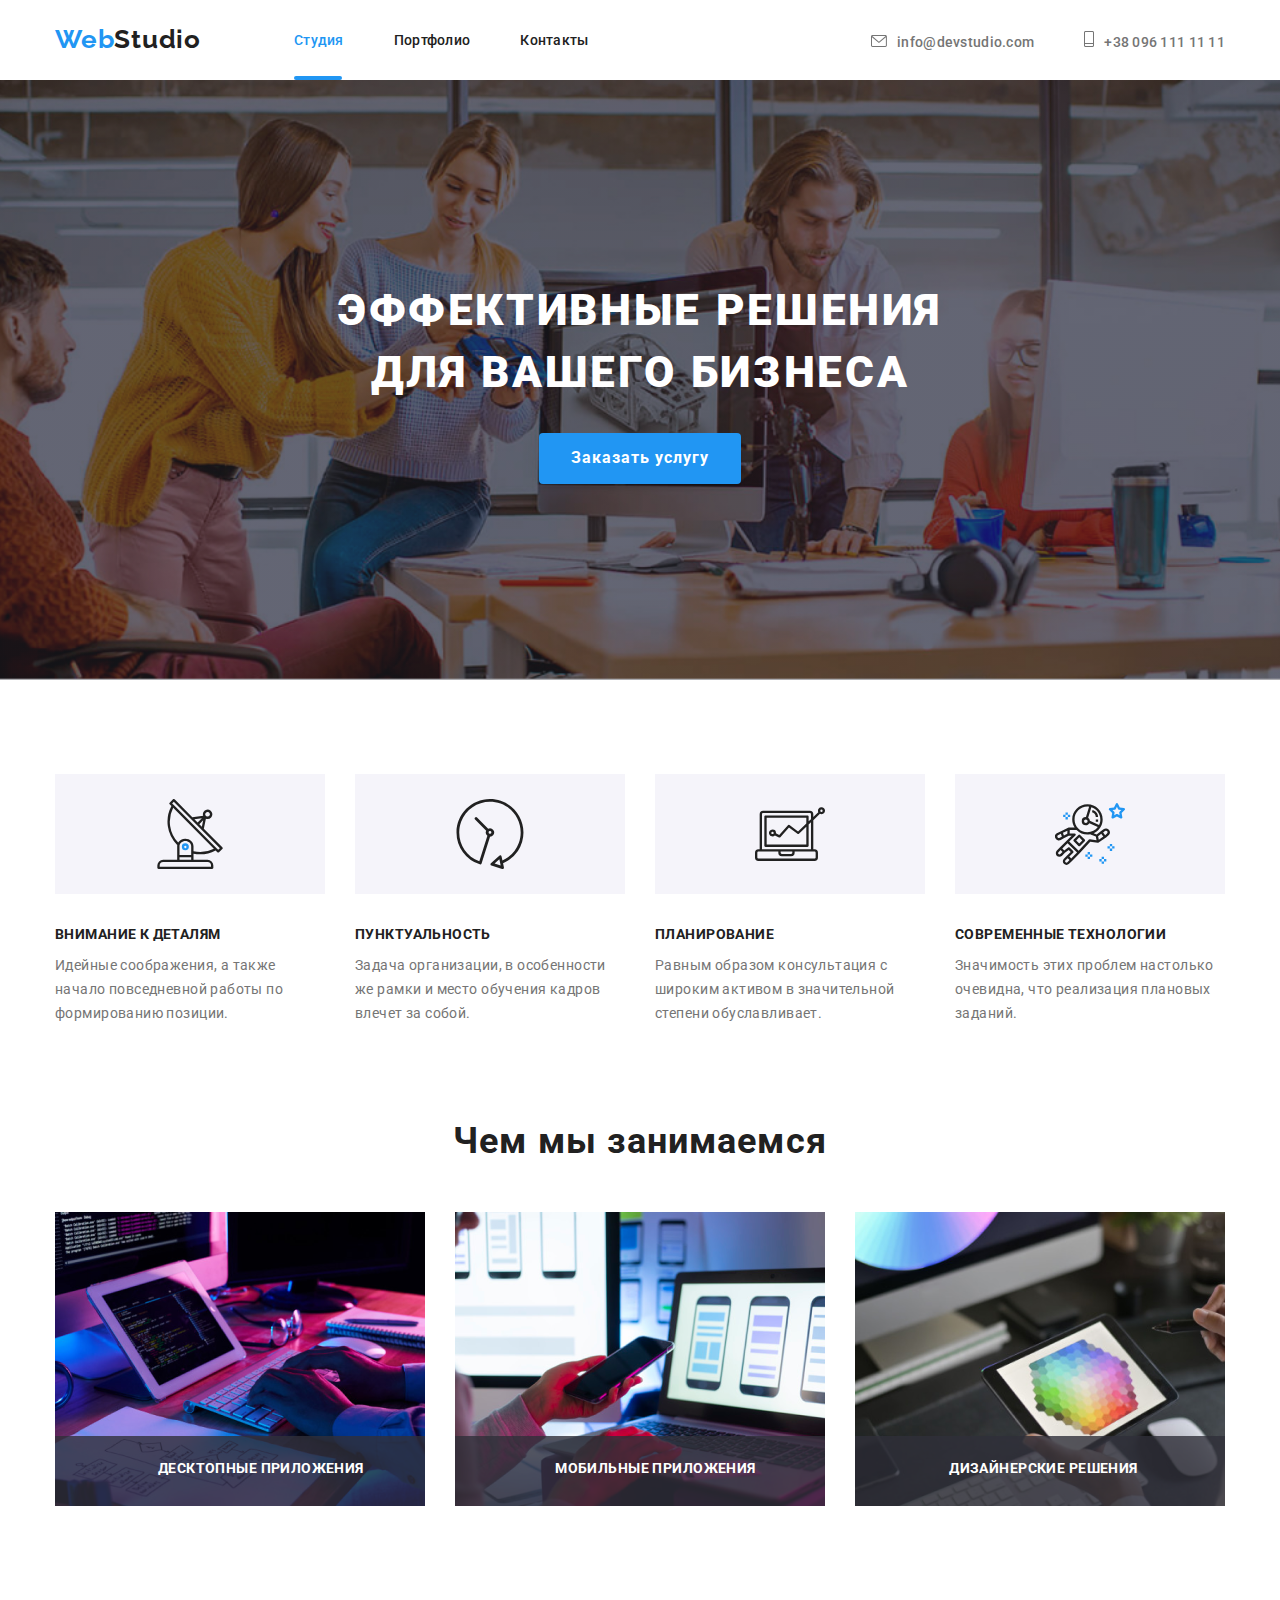
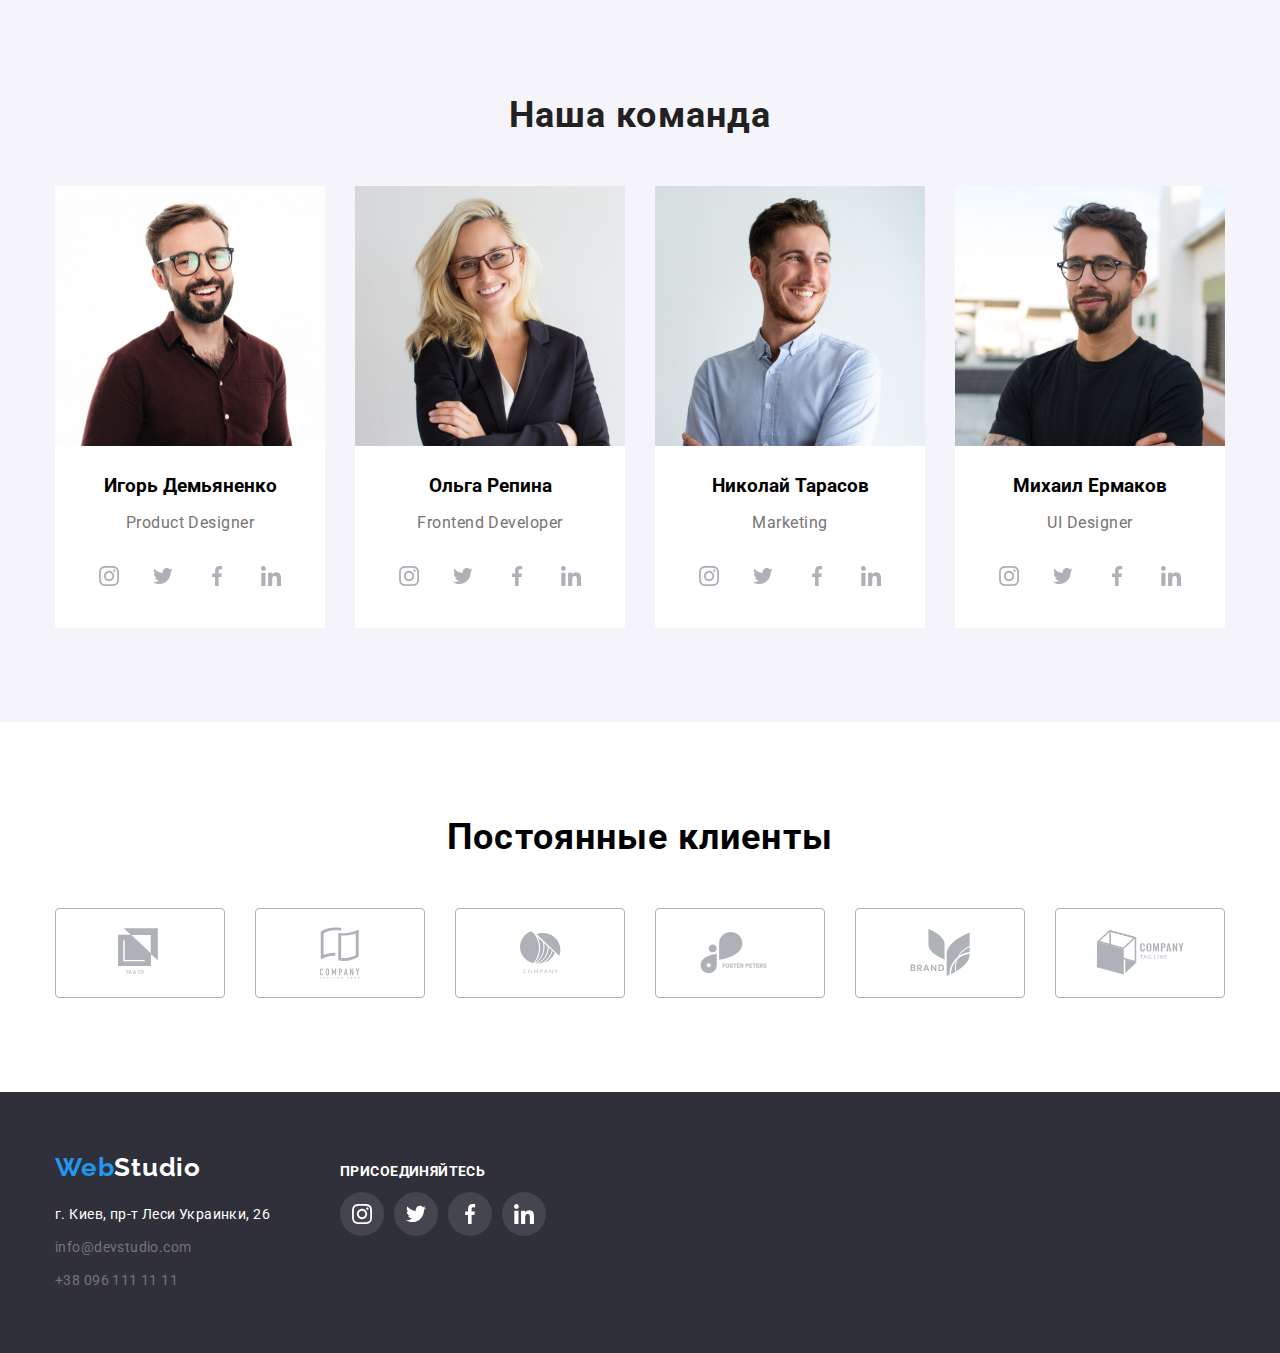
==== index.html @ d9eb7572 "button close modal window" ====
<!DOCTYPE html>
<html lang="ru">
<head>
    <meta charset="UTF-8">
    <meta name="viewport" content="width=device-width, initial-scale=1.0">
    <title>Document</title>
    <link href="https://fonts.googleapis.com/css2?family=Raleway:wght@700&family=Roboto:wght@400;500;700;900&display=swap" rel="stylesheet"
    />
    <link rel="stylesheet" href="https://cdnjs.cloudflare.com/ajax/libs/modern-normalize/1.0.0/modern-normalize.min.css"
    >
    <link rel="stylesheet" href="./css/common.css">
    <link rel="stylesheet" href="./css/main.css">

</head>

<body>
    <header class="page-header">

        <!--Навигация на другие страницы-->
        <div class="container header-main">
           
            <nav class="nav">
                <a href="./index.html" class="logo">Web<span class="logo-studio-header">Studio</span> </a>

                <ul class="site-nav list">
                    <li class="site-nav-link"><a href="" class="link current">Студия</a></li>
                    <li class="site-nav-link"><a href="./portfolio.html" class="link">Портфолио</a></li>
                    <li class="site-nav-link"><a href="" class="link">Контакты</a></li>
                </ul>

            </nav>
            

            <div class="header-footer-contacts">
                <ul class="contacts list">
                    <li class="footer-adress-contacts"><a href="mailto:info@devstudio.com" 
                        class="link mail-link">
                        <svg class="link-icon-envelope" width="16" height="12">
                            <use href="./images/sprite.svg#icon-envelope"></use>
                        </svg>info@devstudio.com</a>
                    </li>
                    <li class="footer-adress-contacts"><a href="tel:380961111111" 
                        class="link mail-link">
                        <svg class="link-icon-phone" width="10" height="16">
                             <use href="./images/sprite.svg#icon-phone"></use>
                        </svg>+38 096 111 11 11</a>
                    </li>
                </ul>
            </div>
        </div>
                          
        

    </header>

    <main>

        <!--Блок герой-->
        <section class="hero-section hero-bacground-picture">
            <div class="container hero-section-con">
                <h1 class="hero-title studio" >ЭФФЕКТИВНЫЕ РЕШЕНИЯ <br> ДЛЯ ВАШЕГО БИЗНЕСА</h1>
                <button class="button primary link" data-modal-open>Заказать услугу</button>
            </div>                         
        </section>
        
        <!--Преимущества-->
        <section class="section">
            <div class="container">
                <h2 class="section-title-dissapired" >Наши преимущества</h2>
                <ul class="section-list list section-list-features">
                    <li class="feauture-list-main">
                        <div class="pictures-svg icon-antenna"></div>
                        <h3 class="feature-list">Внимание к деталям</h3>
                        <p class="section-list-text">Идейные соображения, а также начало повседневной работы по формированию позиции.</p>
                    </li>
                    <li class="feauture-list-main">
                        <div class="pictures-svg icon-clock"></div>
                        <h3 class="feature-list">Пунктуальность</h3>
                        <p class="section-list-text">Задача организации, в особенности же рамки и место обучения кадров влечет за собой.</p>
                    </li>
                    <li class="feauture-list-main">
                        <div class="pictures-svg icon-laptop"></div>
                        <h3 class="feature-list">Планирование</h3>
                        <p class="section-list-text">Равным образом консультация с широким активом в значительной степени обуславливает.</p>
                    </li>
                    <li class="feauture-list-main">
                        <div class="pictures-svg icon-astronaut"></div>
                        <h3 class="feature-list">Современные технологии</h3>
                        <p class="section-list-text">Значимость этих проблем настолько очевидна, что реализация плановых заданий.</p>
                    </li>
                </ul>
            </div>            
        </section>
        
        <!--Наши работы-->
        <section class="section section-examples">
            <div class="container container-title-exsmples">
                <h2 class="section-title examples" >Чем мы занимаемся</h2>
                <ul class="section-list list examples-section">
                    <li>
                        <div class="position-absolute-our-work">
                            <img src="./images/img_1.png" alt="Верстка" width="370">
                            <p class="position-absolute-our-work-text">десктопные приложения</p>
                        </div>                        
                    </li>
                    <li>
                        <div class="position-absolute-our-work">
                            <img src="./images/img_2.png" alt="Разработка приложений" width="370">
                            <p class="position-absolute-our-work-text">мобильные приложения</p>
                        </div>                        
                    </li>
                    <li>
                        <div class="position-absolute-our-work">
                            <img src="./images/img_3.png" alt="3D дизайн" width="370">
                            <p class="position-absolute-our-work-text">дизайнерские решения</p>
                        </div>                        
                    </li>
                </ul>
            </div>            
        </section>
        
        <!--Команда-->
        <section class="section-team background">
            <div class="container team-examples">
                <h2 class="section-title team-list" >Наша команда</h2>
                <ul class="section-list list team-list-tab">
                    <li class="section-list-picture">
                        <img src="./images/img_team_1.jpg" alt="Дизайнер продукта" width="270">
                        <div class="list-name-profession">
                            <h3  class="section-list-name">Игорь Демьяненко</h3>
                            <p class="team" lang="en">Product Designer</p>
                            <ul class="actions list">
                                <li>
                                    <a href="" class="link-icon">
                                        <svg class="link-icon-picture">
                                            <use href="./images/sprite.svg#icon-instagram"></use>
                                        </svg>
                                    </a>
                                </li>
                                <li>
                                    <a href="" class="link-icon">
                                        <svg class="link-icon-picture">
                                            <use href="./images/sprite.svg#icon-twitter"></use>
                                        </svg>
                                    </a>
                                </li>
                                <li>
                                    <a href="" class="link-icon">
                                        <svg class="link-icon-picture">
                                            <use href="./images/sprite.svg#icon-facebook"></use>
                                        </svg>
                                    </a>
                                </li>
                                <li>
                                    <a href="" class="link-icon">
                                        <svg class="link-icon-picture">
                                            <use href="./images/sprite.svg#icon-linkedin"></use>
                                        </svg>
                                    </a>
                                </li>
                            </ul>
                        </div>
                    </li>
                    <li class="section-list-picture">
                        <img src="./images/img_team_2.jpg" alt="Фронтенд" width="270">
                        <div class="list-name-profession">
                            <h3 class="section-list-name">Ольга Репина</h3>
                            <p class="team" lang="en">Frontend Developer</p>
                            <ul class="actions list">
                                <li>
                                    <a href="" class="link-icon">
                                        <svg class="link-icon-picture">
                                            <use href="./images/sprite.svg#icon-instagram"></use>
                                        </svg>
                                    </a>
                                </li>
                                <li>
                                    <a href="" class="link-icon">
                                        <svg class="link-icon-picture">
                                            <use href="./images/sprite.svg#icon-twitter"></use>
                                        </svg>
                                    </a>
                                </li>
                                <li>
                                    <a href="" class="link-icon">
                                        <svg class="link-icon-picture">
                                            <use href="./images/sprite.svg#icon-facebook"></use>
                                        </svg>
                                    </a>
                                </li>
                                <li>
                                    <a href="" class="link-icon">
                                        <svg class="link-icon-picture">
                                            <use href="./images/sprite.svg#icon-linkedin"></use>
                                        </svg>
                                    </a>
                                </li>
                            </ul>
                        </div>
                    </li>
                    <li class="section-list-picture">
                        <img src="./images/img_team_3.jpg" alt="Маркетолог" width="270">
                        <div class="list-name-profession">
                            <h3 class="section-list-name">Николай Тарасов</h3>
                            <p class="team" lang="en">Marketing</p>
                            <ul class="actions list">
                                <li>
                                    <a href="" class="link-icon">
                                        <svg class="link-icon-picture">
                                            <use href="./images/sprite.svg#icon-instagram"></use>
                                        </svg>
                                    </a>
                                </li>
                                <li>
                                    <a href="" class="link-icon">
                                        <svg class="link-icon-picture">
                                            <use href="./images/sprite.svg#icon-twitter"></use>
                                        </svg>
                                    </a>
                                </li>
                                <li>
                                    <a href="" class="link-icon">
                                        <svg class="link-icon-picture">
                                            <use href="./images/sprite.svg#icon-facebook"></use>
                                        </svg>
                                    </a>
                                </li>
                                <li>
                                    <a href="" class="link-icon">
                                        <svg class="link-icon-picture">
                                            <use href="./images/sprite.svg#icon-linkedin"></use>
                                        </svg>
                                    </a>
                                </li>
                            </ul>
                        </div>
                    </li>
                    <li class="section-list-picture">
                        <img src="./images/img_team_4.jpg" alt="Дизайнер Ul" width="270">
                        <div class="list-name-profession">
                            <h3 class="section-list-name">Михаил Ермаков</h3>
                            <p class="team" lang="en">UI Designer</p>
                            <ul class="actions list">
                                <li>
                                    <a href="" class="link-icon">
                                        <svg class="link-icon-picture">
                                            <use href="./images/sprite.svg#icon-instagram"></use>
                                        </svg>
                                    </a>
                                </li>
                                <li>
                                    <a href="" class="link-icon">
                                        <svg class="link-icon-picture">
                                            <use href="./images/sprite.svg#icon-twitter"></use>
                                        </svg>
                                    </a>
                                </li>
                                <li>
                                    <a href="" class="link-icon">
                                        <svg class="link-icon-picture">
                                            <use href="./images/sprite.svg#icon-facebook"></use>
                                        </svg>
                                    </a>
                                </li>
                                <li>
                                    <a href="" class="link-icon">
                                        <svg class="link-icon-picture">
                                            <use href="./images/sprite.svg#icon-linkedin"></use>
                                        </svg>
                                    </a>
                                </li>
                            </ul>
                        </div>
                    </li>
                </ul>
            </div>           
        </section>

        <!-- Наши клиенты -->
        <section class="section our-clients">
            <div class="container">
                <h2 class="our-clients-title">Постоянные клиенты</h2>
                <ul class="clients-regular list">
                    <li class="li-clients-border">
                        <a href="#" class="link-clients">
                            <svg class="link-clients-picture" width="44" height="49">
                                <use href="./images/sprite.svg#icon-client_1"></use>
                            </svg>
                        </a>
                    </li>
                    <li class="li-clients-border">
                        <a href="#" class="link-clients">
                            <svg class="link-clients-picture" width="40" height="52">
                                <use href="./images/sprite.svg#icon-client_2"></use>
                            </svg>
                        </a>
                    </li>
                    <li class="li-clients-border">
                        <a href="#" class="link-clients">
                            <svg class="link-clients-picture" width="41" height="43">
                                <use href="./images/sprite.svg#icon-client_3"></use>
                            </svg>
                        </a>
                    </li>
                    <li class="li-clients-border">
                        <a href="#" class="link-clients">
                            <svg class="link-clients-picture" width="80" height="42">
                                <use href="./images/sprite.svg#icon-client_4"></use>
                            </svg>
                        </a>
                    </li>
                    <li class="li-clients-border">
                        <a href="#" class="link-clients">
                            <svg class="link-clients-picture" width="60" height="47">
                                <use href="./images/sprite.svg#icon-client_5"></use>
                            </svg>
                        </a>
                    </li>
                    <li class="li-clients-border">
                        <a href="#" class="link-clients">
                            <svg class="link-clients-picture" width="89" height="45">
                                <use href="./images/sprite.svg#icon-client_6"></use>
                            </svg>
                        </a>
                    </li>
                </ul>
            </div>
        
        </section>
    </main>

    <!--Футер-->
    
        <footer class="footer">
           <div class="container footer-container">
                <div class="footer-left-part">
                    <a href="./index.html" class="logo footer-logo">Web<span class="logo-studio-footer">Studio</span> </a> 
                    <address class="adress">
                        <p class="footer-adress">г. Киев, пр-т Леси Украинки, 26</p>
                        <ul class="contacts list footer-contacts">
                            <li><a href="mailto:info@devstudio.com" class="link footer-adress-contacts footer-mail">info@devstudio.com</a></li>
                            <li><a href="tel:380961111111" class="link footer-adress-contacts footer-tel">+38 096 111 11 11</a></li>
                        </ul>   
                    </address> 
                </div>
                <div class="footer-center">
                    <b class="footer-losung">присоединяйтесь</b>
                    <ul class="actions list">
                    <li>
                        <a href="" class="link-icon-footer">
                            <svg class="link-icon-picture-footer">
                                <use href="./images/sprite.svg#icon-insta_footer_wite"></use>
                            </svg>
                        </a>
                    </li>
                    <li>
                        <a href="" class="link-icon-footer">
                            <svg class="link-icon-picture-footer">
                                <use href="./images/sprite.svg#icon-twitter_footer_wite"></use>
                            </svg>
                        </a>
                    </li>
                    <li>
                        <a href="" class="link-icon-footer">
                            <svg class="link-icon-picture-footer">
                                <use href="./images/sprite.svg#icon-facebook_footer_wite"></use>
                            </svg>
                        </a>
                    </li>
                    <li>
                        <a href="" class="link-icon-footer">
                            <svg class="link-icon-picture-footer">
                                <use href="./images/sprite.svg#icon-linkedin_footer_wite"></use>
                            </svg>
                        </a>
                    </li>
                    </ul>
                </div>
                
            </div>    
        </footer>
        

        <!-- Modal window -->
                   
        <div class="backdrop is-hidden" data-modal>
            <div class="modal">
                <p>
                    Lorem, ipsum dolor sit amet consectetur adipisicing elit.                        
                    Obcaecati quas perferendis eum facere vel, voluptate aliquam 
                    mollitia tenetur doloremque minus, rem maiores praesentium maxime odit.
                     Necessitatibus rerum dolor incidunt inventore!
                </p>
                <button data-modal-close class="button">
                    <svg class="data-modal-close">
                        <use href="./images/sprite.svg#icon-button-close"></use>
                    </svg>
                </button>
            </div>
        </div>          
    
    <script src="./js/modal.js"></script>
</body>
</html>
---- css/common.css ----
:root {
    --primary-text-color: #757575;
    --title-text-color: #212121;
    --accent-color: #2196F3;
    --background-color-main: #E5E5E5;
    --background-color-primary: #F5F4FA;
    --background-color-header: #FFFFFF;
    --background-color-footer: #2F303A;
    --footer-color: rgba(255, 255, 255, 0.6);
    }

img{
    display: block;
}

.container {
    margin: 0 auto;
    width: 1200px;
    padding: 0 15px;
}

body {
    background-color: var(--background-color-main)
    color:  var(--primary-text-color);
    
    font-family: Roboto, sans-serif;
    }
   
    /* Logotype */
.logo {
    color: var(--accent-color);
    font-family: Raleway, sans-serif;
    font-weight: bold;
    font-size: 26px;
    line-height: 1.2;
    letter-spacing: 0.03em;
    text-decoration: none;
    stop-opacity: ;
    margin-right: 93px;
}

.logo-studio-header {
    color: var(--title-text-color);
}

    /* Button */

    
.button {
    font-family: inherit;
    border-radius: 4px;
    border: none;
    cursor: pointer;
}


    /* header */

.link{
    transition: color 250ms cubic-bezier(0.4, 0, 0.2, 1);
}

.link:hover,
.link:focus {
    color: var(--accent-color);
}

.site-nav a{
    color: var(--title-text-color);  
    text-decoration: none;  
}

.container.header-main {
    display: flex;
    align-items: center;
    justify-content: space-between;
}

.nav {
    display: flex;
    align-items: center;
}

.site-nav {
    display: flex;
}

.site-nav-link{
    display: block;
    padding-top: 32px;
    padding-bottom: 32px;    
}

.site-nav .site-nav-link:not(:last-child){
    margin-right: 50px;   
}

.contacts {
    display: flex;
    align-items: baseline;
}

.contacts .footer-adress-contacts+.footer-adress-contacts{
    margin-left: 50px;
}

.link-icon-envelope,
.link-icon-phone{
    fill: var(--primary-text-color);
    margin-right: 10px;
}

.mail-link{
    transition: fill 250ms cubic-bezier(0.4, 0, 0.2, 1),
                cursor 250ms cubic-bezier(0.4, 0, 0.2, 1);
}

.mail-link:hover .link-icon-envelope,
.mail-link:focus .link-icon-envelope,
.mail-link:hover .link-icon-phone,
.mail-link:focus .link-icon-phone{
    fill: var(--accent-color);
    cursor: pointer;
}



/* Hero */

.hero-title {
    color: var(--title-text-color)
    font-weight: 900;
    font-size: 44px;
    line-height: 1.4;
    letter-spacing: 0.06em;
    margin-top: 0;
    margin-bottom: 30;
}

.page-header {
    font-weight: 500;
    font-size: 14px;
    line-height: 16px;
    letter-spacing: 0.02em;
    }

/* Current */

.actions {
    display: flex;
    justify-content: space-between;
       
}

.link-icon{
    display: flex;
    justify-content: center;
    align-items: center;
    width: 44px;
    height: 44px;
    border-radius: 50%;
    padding: 0;
    border: none; 
    transition: background-color 250ms cubic-bezier(0.4, 0, 0.2, 1),
                fill 250ms cubic-bezier(0.4, 0, 0.2, 1);   
}

.link-icon-picture {
    justify-content: space-between;
    width: 20px;
    height: 20px;
    fill: #AFB1B8;
    background-repeat: no-repeat;
    background-position: center;
}

.link-icon:hover,
.link-icon:focus{
   background-color: var(--accent-color);
}

.link-icon:hover .link-icon-picture,
.link-icon:focus .link-icon-picture {
    fill: var(--background-color-header);
}

.site-nav-link{
    position: relative;
}

.current::after{
    display: inline-block;
    position: absolute;
    content: "";
    width: 48px;
    height: 4px;
    left: 0;
    bottom: 0;

    background: #2196F3;
    border-radius: 2px;
}

.site-nav .link.current {
    color: var(--accent-color);    
}

.contacts a {
    text-decoration: none;
    color: inherit;    
}

.list {
    list-style: none;
    padding: 0;
    margin: 0;
    }


    /*  Footer */

.adress p{
    color: var(--background-color-header);
    font-size: 14px;
    line-height: 1.7;
    letter-spacing: 0.03em;
    font-style: normal;
}

.footer-contacts{
    flex-direction: column;
   display: flex; 
}

.footer-logo{
    display: inline-block;
    margin-right: 0;
    margin-bottom: 20px;
}

.footer-adress{
    margin-top: 0;
    margin-bottom: 9px;
}

.footer-mail{
    display: block;
    margin-bottom: 9px;
}

.footer-tel{
    display: block;
}

.footer {
    background-color: var(--background-color-footer);
    padding-top: 60px;
    padding-bottom: 60px;
}

.logo-studio-footer {
    color: var(--background-color-header);
    }

.adress .footer-adress-contacts {
    color: var(--footer-color);
    font-style: normal;
    font-weight: normal;
    font-size: 14px;
    line-height: 1.71;
    letter-spacing: 0.03em;

}

.contacts .footer-adress-contacts {
    color: var(--primary-text-color);
}

.footer-container{
    display: flex;
    align-items: baseline;
}

.footer-center{
    margin-left: 70px;
}


.footer-center li:last-child .link-icon-footer{
    margin-right: 0;
}

.footer-losung{
    color: var(--background-color-header);
    font-size: 14px;
    line-height: 1.14px;
    letter-spacing: 0.03em;
    text-transform: uppercase;
    margin-bottom: 20px;
    display: inline-block;
}

.link-icon-footer{
    display: flex;
    justify-content: center;
    align-items: center;
    width: 44px;
    height: 44px;
    border-radius: 50%;
    background-color: rgba(255, 255, 255, 0.1);
    margin-right: 10px; 
    transition: background-color 250ms cubic-bezier(0.4, 0, 0.2, 1),
                fill 250ms cubic-bezier(0.4, 0, 0.2, 1);
}

.link-icon-picture-footer{
    justify-content: space-between;
    width: 20px;
    height: 20px;
    fill: var(--background-color-header);
    background-repeat: no-repeat;
    background-position: center;
}

.link-icon-footer:hover,
.link-icon-footer:focus{
   background-color: var(--accent-color);
}

.link-icon-footer:hover .link-icon-picture-footer,
.link-icon-footer:focus .link-icon-picture-footer {
    fill: var(--background-color-header);
---- css/main.css ----
/*  <!-- Projects colors-->
black-color #212121;
main-color #757575;
background-color main #E5E5E5;
background-color primary #F5F4FA;
background-color header #FFFFFF;
background-color footer #2F303A;
footer-color rgba(255, 255, 255, 0.6);
accent-color #2196F3;
white-colr #ffffff;*/




/*================================= Hero ====================================*/
.container.hero-section-con {
    text-align: center;
}

.hero-bacground-picture{
    max-width: 1600px;
    height: 600px;
    margin-right: auto;
    margin-left: auto;
    background-color: #C4C4C4;
    background-image: linear-gradient(to right,
    rgba(47, 48, 58, 0.4),
    rgba(47, 48, 58, 0.4)),
     url("../images/background_hero/bg_picture.jpg");
    background-repeat: no-repeat;
    background-position: center;
    background-size: cover;
       
}

.hero-title {
    color: var(--background-color-header);
    font-weight: 900;
    font-size: 44px;
    line-height: 1.4;
    letter-spacing: 0.06em;
    margin-top: 0;
    margin-bottom: 30px;
}



/* Section */

.section {
    padding: 94px 0;
}

.hero-section{
    padding-top: 200px;
    padding-bottom: 200px;
}

.section-title {
    color: var(--title-text-color);
    font-size: 36px;
    line-height: 1.17;
    text-align: center;
    letter-spacing: 0.03em;
    margin-top: 0;
    margin-bottom: 30px;
}

.feauture-list-main {
  width: 270px;  
  justify-content: space-between;
}

.section-title-dissapired {
    position: absolute;
  width: 1px;
  height: 1px;
  margin: -1px;
  border: 0;
  padding: 0;
  white-space: nowrap;
  clip-path: inset(100%);
  clip: rect(0 0 0 0);
  overflow: hidden;
}

.section-list {
    display: flex;
}

.feature-list {
    color: var(--title-text-color);
    font-size: 14px;
    line-height: 1.43;
    letter-spacing: 0.03em;
    text-transform: uppercase;
    margin-top: 0;
    margin-bottom: 10px;
}

.section-list-features {
justify-content:space-between;
}

.pictures-svg{
    width: 270px;
    height: 120px;
    background-color: var(--background-color-primary);
    display: flex;
    justify-content: center;
    align-items: center;
    margin-bottom: 30px;
}

.pictures-svg::before {
    display: block;
    content: "";
    background-size: contain;
    background-repeat: no-repeat;
    width: 70px;
    height: 70px; 
    background-position: center;
    
} 

.icon-antenna::before{
    background-image: url("../images/svg_first_part/antenna.svg");
}

 
.icon-clock::before{
    background-image: url("../images/svg_first_part/clock.svg");
}

.icon-laptop::before{
    background-image: url("../images/svg_first_part/laptop.svg");
}

.icon-astronaut::before{
    background-image: url("../images/svg_first_part/astronaut.svg");
}



/* =====================EXAMPLES Section */
.examples {
    padding-bottom: 50px;
    margin: 0;
}

.position-absolute-our-work{
    position: relative;
}

.position-absolute-our-work::before{
    display: inline-block;
    position: absolute;
    content: "";
    width: 370px;
    height: 70px;
    background: rgba(47, 48, 58, 0.8);
    top: 224px;
    
}

.position-absolute-our-work-text{
    position: absolute;
    display: block;
    bottom: 0;
    left: 0;
    transform: translate(50%, -100%);
    
    font-weight: 700;
    font-size: 14px;
    line-height: 1.142;
    /* text-align: center; */
    letter-spacing: 0.03em;
    text-transform: uppercase;
    color: var(--background-color-header);
}

.section-examples{
    padding-top: 0;
    padding-bottom: 94px;
}

.examples-section {
    justify-content: space-between;
}


/* ==========================OUR Team=================== */

.section-list-text {
    color: var(--primary-text-color);
    font-size: 14px;
    line-height: 1.71;
    letter-spacing: 0.03em;
    margin-top: 0;
    margin-bottom: 0;
}

.section .team {
    font-size: 16px;
    line-height: 1.2;
    letter-spacing: 0.03em;
    text-align: center;

}

.team-list{
    padding-top: 0;
    margin-bottom: 50px;
}

.section .section-list-name {
    font-weight: 500;
    font-size: 16px;
    line-height: 1.2;
    text-align: center;
    letter-spacing: 0.03em;

}

.team-list-tab{
    justify-content: space-between;
}

.section-list-name {
   margin-top: 0;
   margin-bottom: 10px;
}

.team{
    color: var(--primary-text-color);
    font-weight: 400;
    font-size: 16px;
    line-height: 1.88;
    letter-spacing: 0.03em;
    margin-top: 0;
    margin-bottom: 16px;
}
.section-team {
    padding-top: 94px;
    padding-bottom: 94px;
}


.section-list-name, .team{
    text-align: center;
}

.list-name-profession{
    padding-top: 30px;
    padding-bottom: 30px;
    padding-left: 32px;
    padding-right: 32px;
}

.section-list-picture {
    background-color: var(--background-color-header);
}

.background {
    background-color: var(--background-color-primary);
}


/* Button */

.button.primary {
    color: var(--background-color-header);
    background-color: var(--accent-color);
    font-weight: 700;
    font-size: 16px;
    line-height: 1.9;
    letter-spacing: 0.06em;
    padding: 10px 32px;
    box-shadow: 0px 4px 4px rgba(0, 0, 0, 0.15);
}

/* Наши клиенты */

.our-clients-title{
    font-size: 36px;
    line-height: 1.17;
    text-align: center;
    letter-spacing: 0.03em;
    margin-top: 0;
    margin-left: 0;
    margin-right: 0;
    margin-bottom: 50px;
}

.clients-regular{
    display: flex;
    justify-content: space-between;
}

.link-clients-picture{
    display: flex;
    fill: #AFB1B8;
    background-repeat: no-repeat;
    background-position: center;
}

.li-clients-border{
    width: 170px;
    height: 90px;
    border: 1px solid #AFB1B8;
    box-sizing: border-box;
    border-radius: 4px;
    transition: border 250ms cubic-bezier(0.4, 0, 0.2, 1),
                border-rsdius 250ms cubic-bezier(0.4, 0, 0.2, 1),
                fill 250ms cubic-bezier(0.4, 0, 0.2, 1);
}

.link-clients{
    display: flex;
    justify-content: center;
    align-items: center;
    padding: 0;
    border: none; 
    width: 100%;
    height: 100%;
}

.li-clients-border:hover,
.li-clients-border:focus{
    border: 1px solid var(--accent-color);
    border-radius: 4px;
}

.li-clients-border:hover .link-clients-picture,
.li-clients-border:focus .link-clients-picture{
    fill: var(--accent-color);
}


/* ===============================MODAL Window========================= */

.hero-bacground-picture {
  
}

.backdrop{
    position: fixed;
    top: 0;
    /* width: 1600px;
    height: 1024px; */
    width: 100%;
    height: 100%;
    background-color: rgba(0, 0, 0, 0.2);
}

.backdrop.is-hidden {
    opacity: 0;
    pointer-events: none;
    visibility: hidden;
}

.modal{
    position: absolute;
    top: 50%;
    left: 50%;
    transform: translate(-50%, -50%);
    width: 528px;
    min-height: 581px;
   
    padding: 15px;

    background: var(--background-color-header);
    box-shadow: 0px 1px 3px rgba(0, 0, 0, 0.12), 
                0px 1px 1px rgba(0, 0, 0, 0.14), 
                0px 2px 1px rgba(0, 0, 0, 0.2);
    border-radius: 4px;
}

.data-modal-close{
    position: absolute;
    top: 8px;
    right: 8px;
    width: 30px;
    height: 30px;
    border-radius: 50%;
    background: var(----background-color-header);
    border: 1px solid rgba(0, 0, 0, 0.1);
    box-sizing: border-box;
    cursor: pointer;
}

/* ================================================================================ */
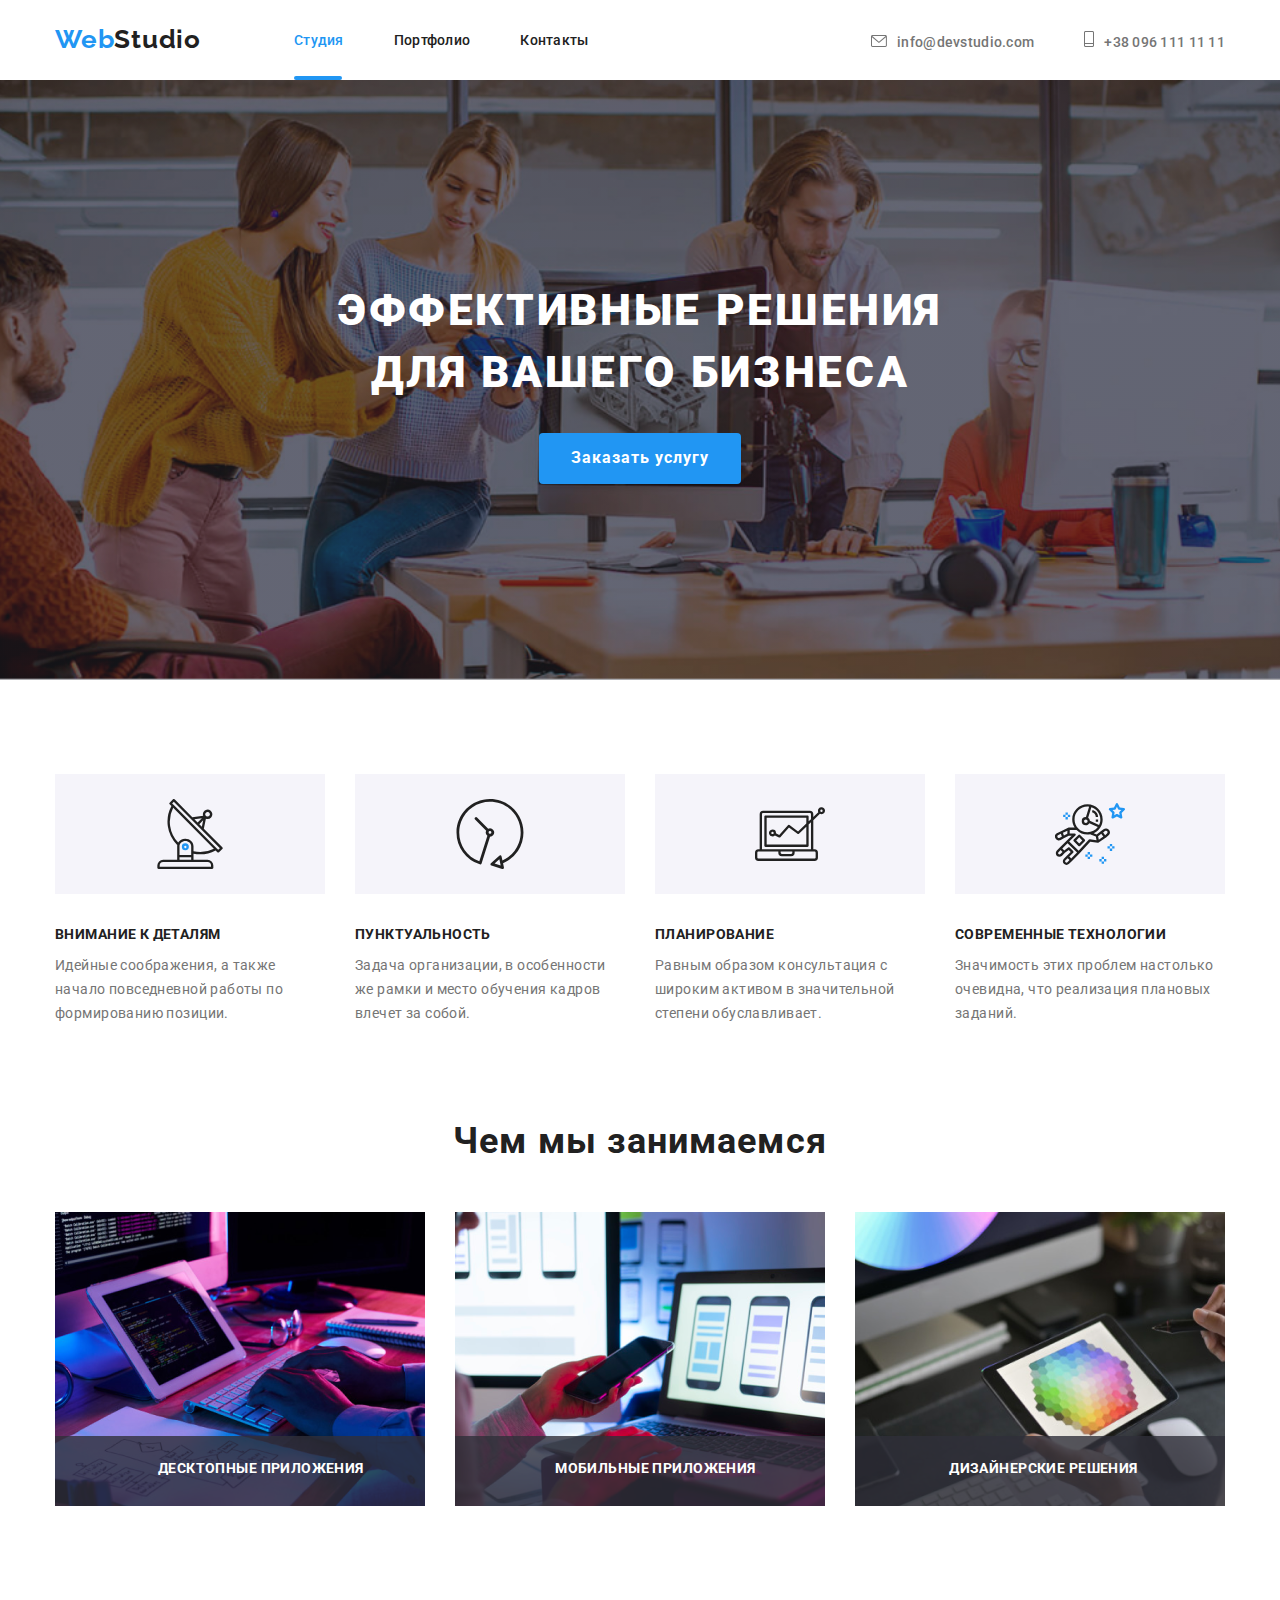
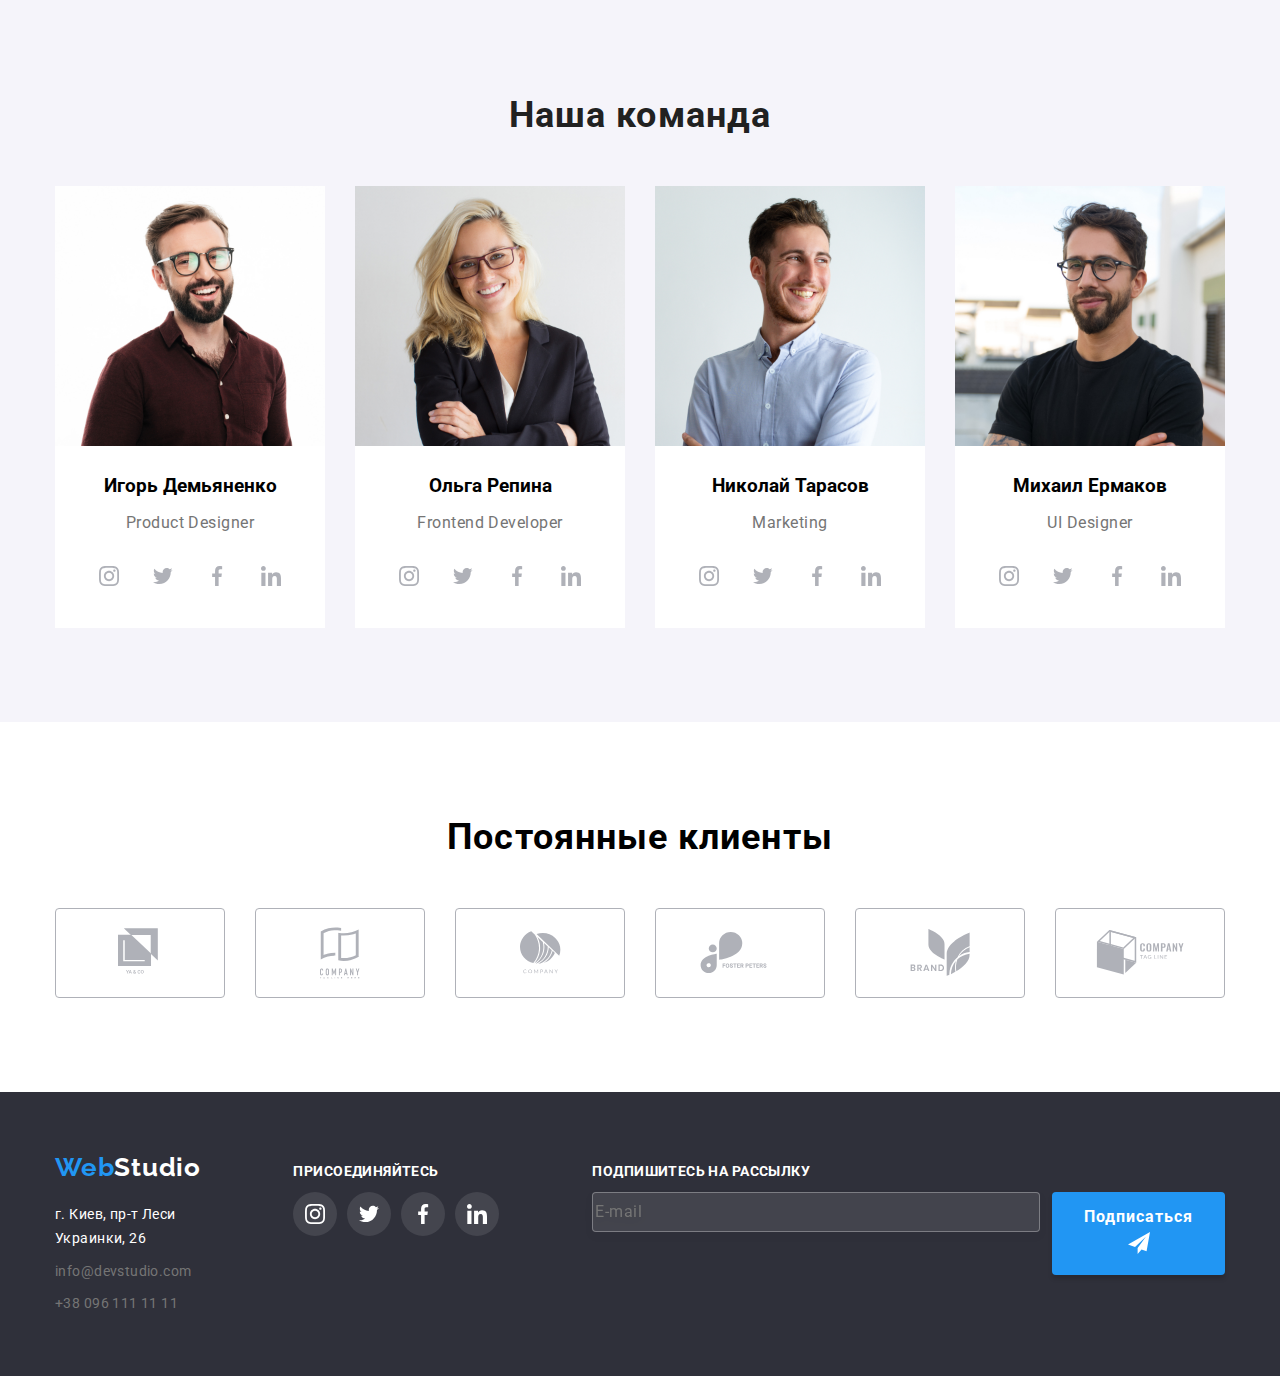
==== commit 902f263f: "form footer+ 50% form hero" ====
--- a/index.html
+++ b/index.html
@@ -377,6 +377,24 @@
                     </ul>
                 </div>
                 
+                <form class="form-footer">
+                    <b class="footer-losung">подпишитесь на рассылку</b>
+                    <div class="form-footer-sing">
+                         <div class="form-field-footer">
+                            <label for="mail" class="form-label">                            
+                            </label>
+                            <input type="email" class="form-input-footer"
+                            name="mail" id="mail" placeholder="E-mail">
+                        </div>
+                        <button type="submit" class="button primary">Подписаться
+                            <svg class="icon-footer-send" width="22" height="22">
+                                <use href="./images/sprite.svg#icon-icon-send"></use>
+                            </svg>
+                        </button>
+                    </div>
+                   
+
+                </form>
             </div>    
         </footer>
         
@@ -384,18 +402,64 @@
         <!-- Modal window -->
                    
         <div class="backdrop is-hidden" data-modal>
-            <div class="modal">
-                <p>
-                    Lorem, ipsum dolor sit amet consectetur adipisicing elit.                        
-                    Obcaecati quas perferendis eum facere vel, voluptate aliquam 
-                    mollitia tenetur doloremque minus, rem maiores praesentium maxime odit.
-                     Necessitatibus rerum dolor incidunt inventore!
-                </p>
+            <div class="modal">                
                 <button data-modal-close class="button">
                     <svg class="data-modal-close">
                         <use href="./images/sprite.svg#icon-button-close"></use>
                     </svg>
                 </button>
+                
+                
+                <!-- Form -->
+
+                <form class="form">
+                    <p class="form-title">Оставте свои данные, мы Вам перезвоним</p>
+                    <div class="form-container">
+                        <div class="form-field">
+                            <label for="name" class="form-label">Имя                            
+                            </label>                            
+                            <input type="text" class="form-input"
+                            name="name" id="name">
+                            <svg class="icon-picture-moodal">
+                                <use href="./images/sprite.svg#icon-M-person-black"></use>
+                            </svg>
+                        </div>
+                        <div class="form-field">
+                            <label for="tel" class="form-label">Телефон                                                            
+                            </label>
+                            <input type="tel" class="form-input"
+                            name="tel" id="tel">
+                            <svg class="icon-picture-moodal">
+                                <use href="./images/sprite.svg#icon-M-phone-black"></use>
+                            </svg>
+                        </div>
+                        <div class="form-field">
+                            <label for="mail" class="form-label">Почта                                                           
+                            </label>
+                            <input type="email" class="form-input"
+                            name="mail" id="mail">
+                            <svg class="icon-picture-moodal">
+                                <use href="./images/sprite.svg#icon-M-email-black"></use>
+                            </svg>
+                        </div>
+                        <div class="form-field">
+                            <label for="comment" class="form-label">Комментарий
+                            </label>
+                            <textarea name="comment" id="comment" cols="30" rows="10">                                
+                            </textarea>
+                        </div>
+                    </div>
+                    
+                    <div class="form-field">
+                        <input type="checkbox" name="policy" id="policy">
+                        <label for="policy">Соглашаюсь с рассылкой и принимаю 
+                            <a href="#" class="link">Условия договора</a> 
+                        </label>
+                    </div>
+
+                    <button type="submit" class="button primary button-form">Отправить</button>
+                        
+                </form>
             </div>
         </div>          
     
--- a/css/common.css
+++ b/css/common.css
@@ -1,3 +1,7 @@
+
+
+
+
 
 :root {
     --primary-text-color: #757575;
@@ -332,3 +336,9 @@
 .link-icon-footer:focus .link-icon-picture-footer {
     fill: var(--background-color-header);
 
+    
+
+
+/* =========================== Footer form ===================================================== */
+
+
--- a/css/main.css
+++ b/css/main.css
@@ -280,6 +280,7 @@
     box-shadow: 0px 4px 4px rgba(0, 0, 0, 0.15);
 }
 
+
 /* Наши клиенты */
 
 .our-clients-title{
@@ -390,4 +391,147 @@
     cursor: pointer;
 }
 
-/* ================================================================================ */
+
+/* ================ Form===================*/
+
+.form-container{
+    width: 448px;
+    min-height: 342px;
+    margin-left: auto;
+    margin-right: auto;
+    /* padding: 10px; */
+    /* border: 1px solid; */
+}
+
+.form-title{
+    font-weight: 700;
+    font-size: 20px;
+    line-height: 1.15;
+    text-align: center;
+    letter-spacing: 0.03em;
+    color: var(--title-text-color);
+}
+
+
+.form-field{
+    display: flex;
+    flex-direction: column;
+    width: 448px;
+    height: 40px;
+    /* border: 1px solid rgba(33, 33, 33, 0.2); */
+    box-sizing: border-box;
+    border-radius: 4px;
+    margin: 0 0 28px 0;
+
+    position: relative;
+}
+/* 
+.form-label{
+    position: absolute;
+    top: 0;
+    left: 0;
+    transform: translate(0, -50%);
+} */
+
+.form-field label{
+    /* margin-bottom: 10px; */
+    font-size: 12px;
+    line-height: 1.67;
+    letter-spacing: 0.01em;
+    color: #757575;
+}
+
+.form-field input{    
+    padding: 10px 20px;
+    width: 448px;
+    height: 40px;
+    border: 1px solid rgba(33, 33, 33, 0.2);
+    box-sizing: border-box;
+    border-radius: 4px;
+    
+    transition: transform: 250ms cubic-bezier(0.4, 0, 0.2, 1);
+}
+
+.form-input:focus,
+.form-input:hover{
+    border: 1px solid #2196F3;
+    box-sizing: border-box;
+    border-radius: 4px;
+}
+
+.form-input:focus ~.icon-picture-moodal,
+.form-input:hover ~.icon-picture-moodal{
+    fill: var(--accent-color);
+    cursor: pointer;
+}
+
+.button-form{
+    /* margin-left: auto;
+    margin-right: auto; */
+}
+
+.form-footer-sing {
+    display: flex;
+}
+
+.form-input-footer{
+    width: 1600px;
+    height: 252px;
+    background-color: rgba(255, 255, 255, 0.1);
+    font-size: 16px;
+    line-height: 1.25;
+    /* display: flex;
+    align-items: center; */
+    letter-spacing: 0.03em;
+    margin-left: 93px;
+    margin-bottom: 0;
+    margin-right: 12px;
+
+    color: rgba(255, 255, 255, 0.6);
+    /* padding: 16px 15px; */
+}
+
+/* .form-footer button{
+    width: 109px;
+    height: 30px;
+    font-weight: bold;
+    font-size: 16px;
+    line-height: 1.87;
+    display: flex;
+    align-items: center;
+    text-align: center;
+    letter-spacing: 0.06em;
+} */
+
+
+.form-field-footer input{
+    width: 448px;
+    height: 40px;
+    border: 1px solid rgba(255, 255, 255, 0.3);
+    box-sizing: border-box;
+    filter: drop-shadow(0px 4px 4px rgba(0, 0, 0, 0.15));
+    border-radius: 4px;
+}
+
+.icon-footer-send{
+    /* margin-top: 15px; */
+    /* display: flex; */
+    /* justify-content: center; */
+    display: inline-block;
+}
+
+.form-footer b{
+    margin-left: 93px;
+}
+
+.icon-picture-moodal{
+    position: absolute;
+    top: 0;
+    left: 15px;
+    transform: translateY(275%);
+    width: 12px;
+    height: 12px; 
+    
+    transition: 250ms cubic-bezier(0.4, 0, 0.2, 1);
+    
+}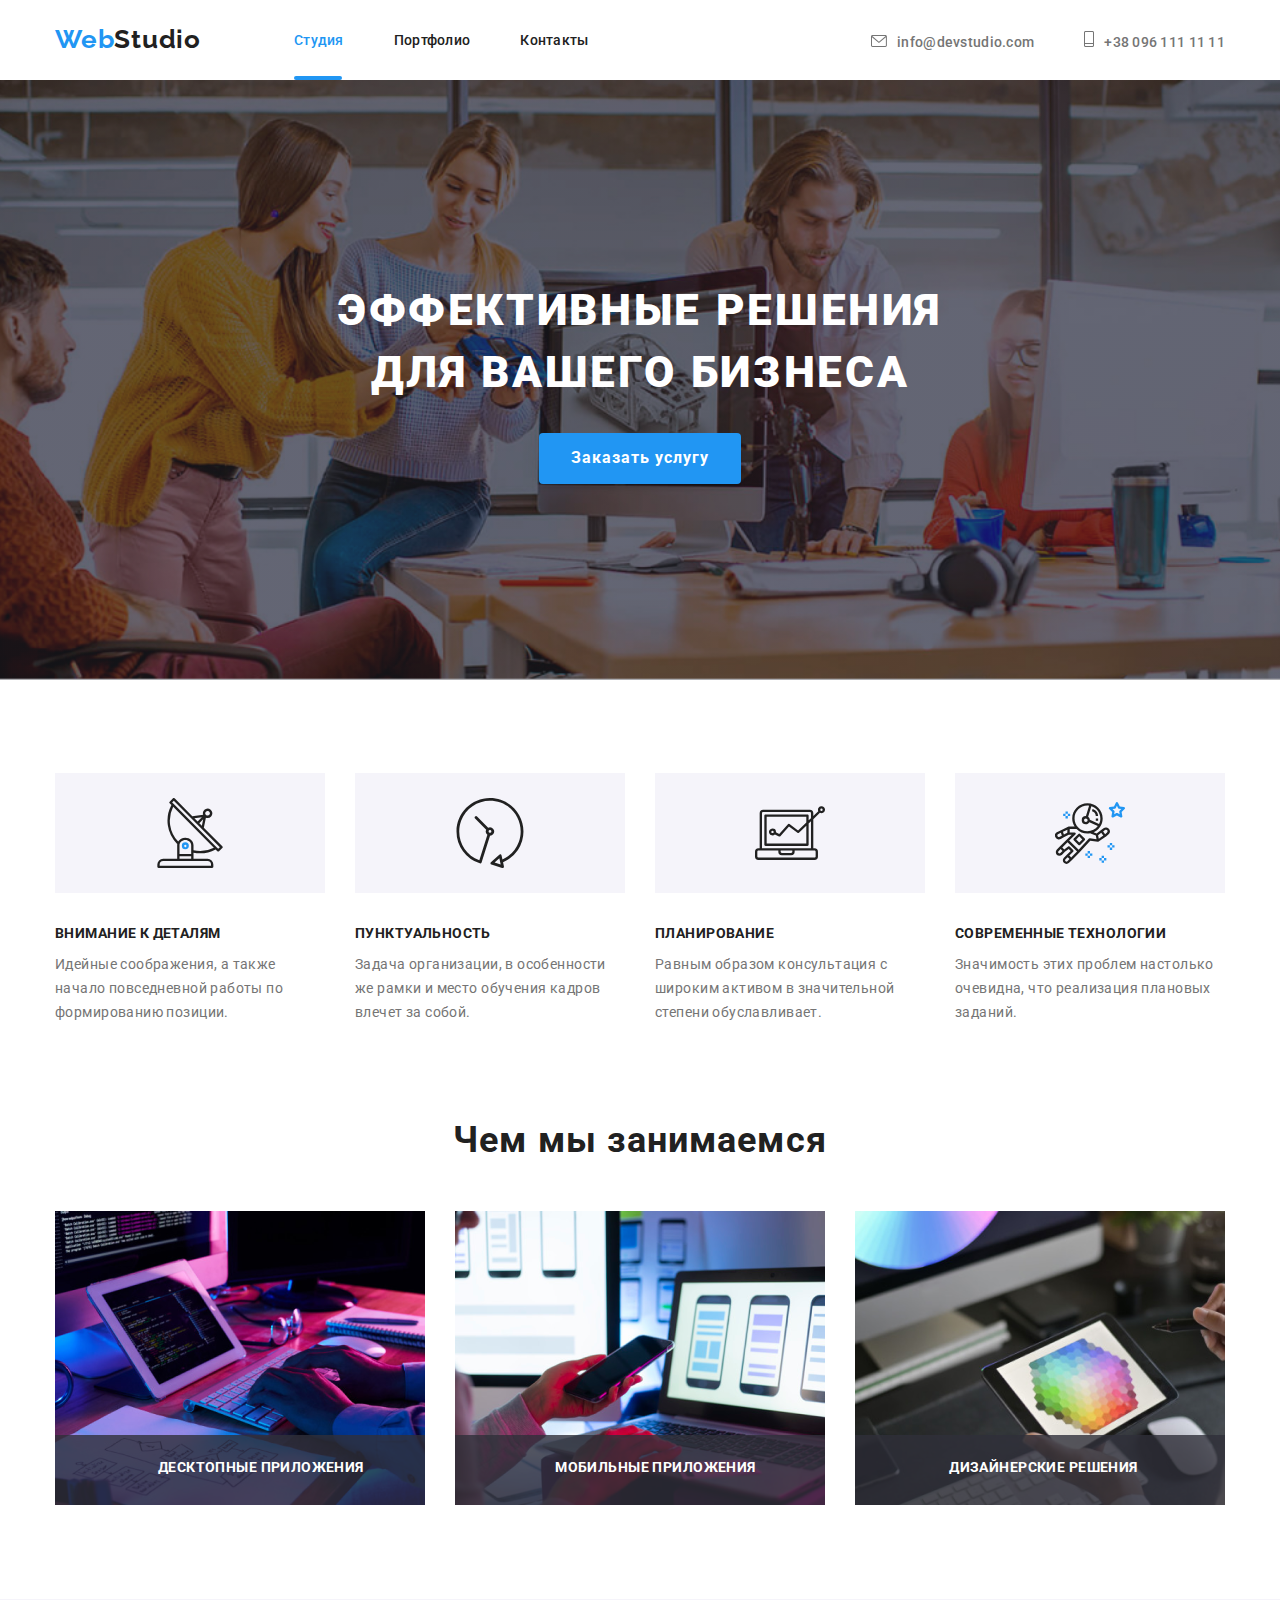
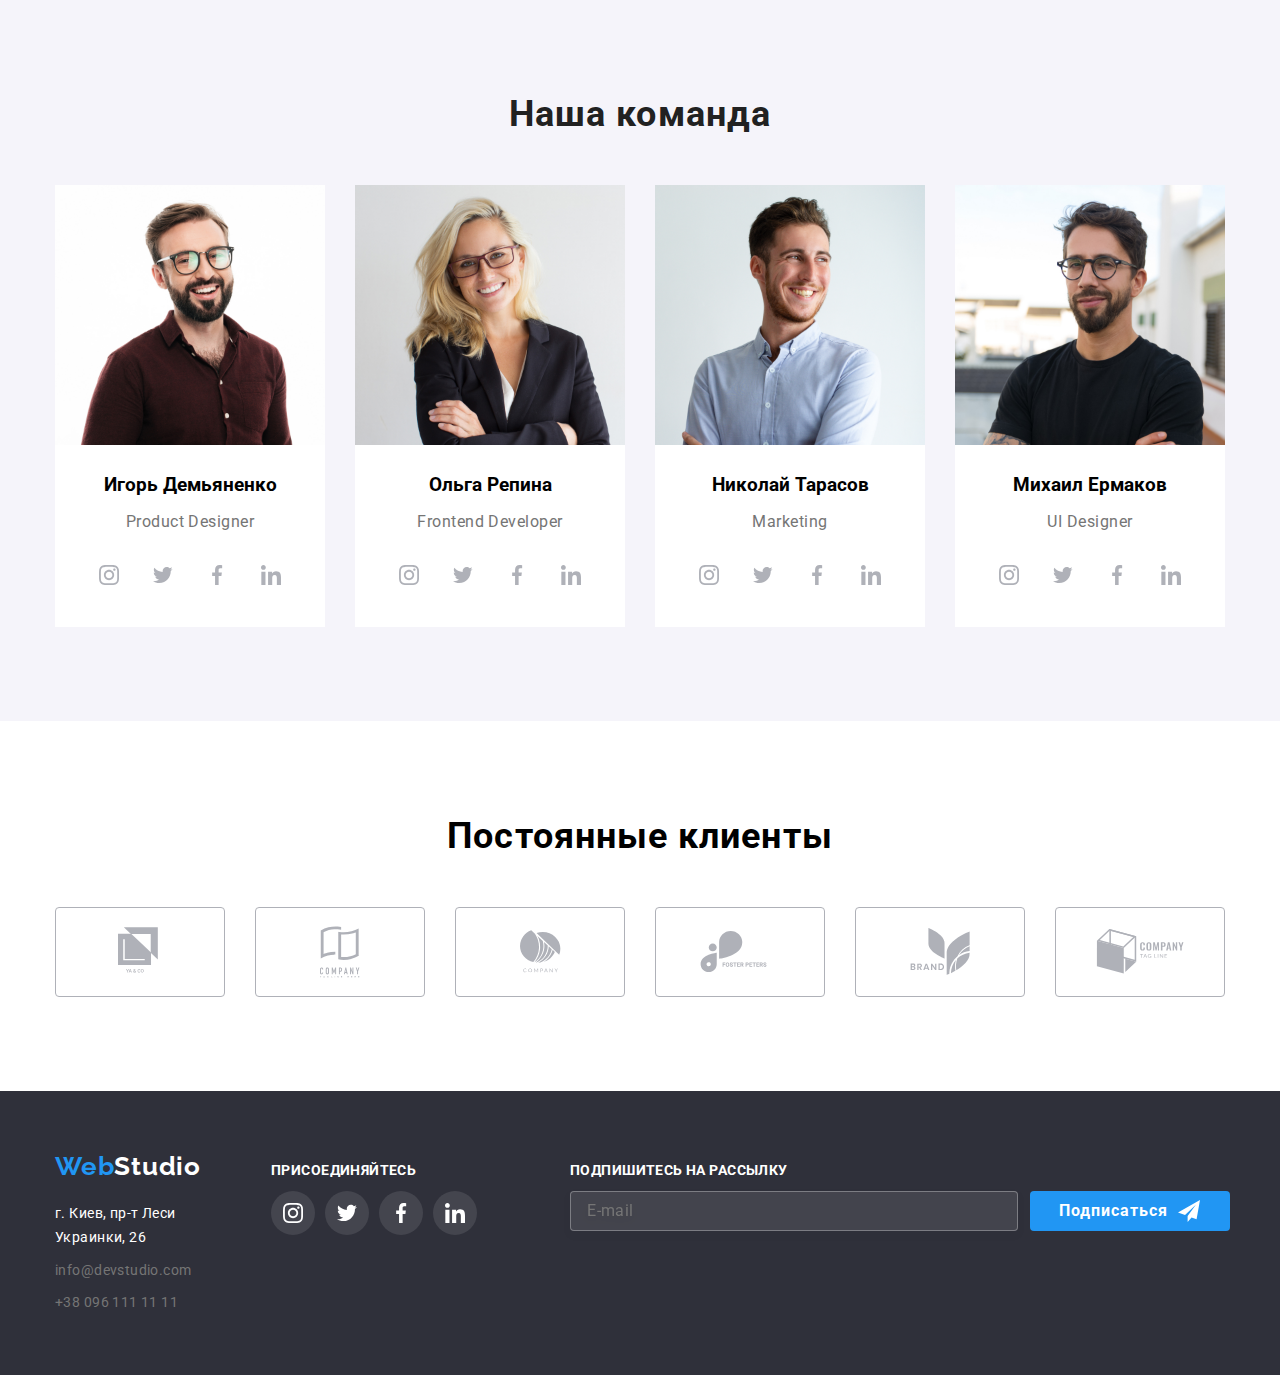
==== commit 07caa3df: "idk... texarea" ====
--- a/index.html
+++ b/index.html
@@ -386,7 +386,7 @@
                             <input type="email" class="form-input-footer"
                             name="mail" id="mail" placeholder="E-mail">
                         </div>
-                        <button type="submit" class="button primary">Подписаться
+                        <button type="submit" class="button-footer-form">Подписаться
                             <svg class="icon-footer-send" width="22" height="22">
                                 <use href="./images/sprite.svg#icon-icon-send"></use>
                             </svg>
@@ -442,22 +442,30 @@
                                 <use href="./images/sprite.svg#icon-M-email-black"></use>
                             </svg>
                         </div>
+                            
+                        
                         <div class="form-field">
                             <label for="comment" class="form-label">Комментарий
                             </label>
-                            <textarea name="comment" id="comment" cols="30" rows="10">                                
-                            </textarea>
+                            <textarea  name="comment-area" class="comment-area" id="comment">                                
+                            </textarea>                            
                         </div>
                     </div>
                     
-                    <div class="form-field">
-                        <input type="checkbox" name="policy" id="policy">
+                    <div class="form-field-check">
+                        <input class="checkbox section-title-dissapired" type="checkbox" value="agree" name="policy" id="policy">
+                        <span class="icon"><img class="icon" src="./images/icon-check.png" alt="cheked">
+                        </span>
                         <label for="policy">Соглашаюсь с рассылкой и принимаю 
                             <a href="#" class="link">Условия договора</a> 
                         </label>
                     </div>
 
-                    <button type="submit" class="button primary button-form">Отправить</button>
+                    <div class="wrapper-btn">
+                        <button type="submit" class="button primary button-form">Отправить                            
+                        </button>
+                    </div>
+                    
                         
                 </form>
             </div>
--- a/css/common.css
+++ b/css/common.css
@@ -336,9 +336,72 @@
 .link-icon-footer:focus .link-icon-picture-footer {
     fill: var(--background-color-header);
 
-    
+}
 
 
 /* =========================== Footer form ===================================================== */
 
 
+
+.form-input-footer{
+    width: 1600px;
+    height: 252px;
+    background-color: rgba(255, 255, 255, 0.1);
+    font-size: 16px;
+    line-height: 1.25;
+    /* display: flex;
+    align-items: center; */
+    letter-spacing: 0.03em;
+    margin-left: 93px;
+    margin-bottom: 0;
+    margin-right: 12px;
+    padding-left: 16px;
+
+    color: rgba(255, 255, 255, 0.6);
+    /* padding: 16px 15px; */
+}
+
+.form-footer-sing {
+    display: flex;
+}
+
+.button-footer-form{
+    width: 200px;
+    height: 40px;
+    font-weight: bold;
+    font-size: 16px;
+    line-height: 1.87;
+    display: flex;
+    align-items: center;
+    text-align: center;
+    letter-spacing: 0.06em;
+    color: var(--background-color-header);
+    background-color:var(--accent-color);
+    font-family: inherit;
+    border-radius: 4px;
+    border: none;
+    cursor: pointer;
+    padding-left: 29px;
+}
+
+
+.form-field-footer input{
+    width: 448px;
+    height: 40px;
+    border: 1px solid rgba(255, 255, 255, 0.3);
+    box-sizing: border-box;
+    filter: drop-shadow(0px 4px 4px rgba(0, 0, 0, 0.15));
+    border-radius: 4px;
+}
+
+.icon-footer-send{
+    /* margin-top: 15px; */
+    /* display: flex; */
+    /* justify-content: center; */
+    display: inline-block;
+    margin-left: 10px;
+}
+
+.form-footer b{
+    margin-left: 93px;
+}
--- a/css/main.css
+++ b/css/main.css
@@ -73,7 +73,6 @@
 }
 
 .section-title-dissapired {
-    position: absolute;
   width: 1px;
   height: 1px;
   margin: -1px;
@@ -394,6 +393,10 @@
 
 /* ================ Form===================*/
 
+/* .form{
+    padding: 40px;
+} */
+
 .form-container{
     width: 448px;
     min-height: 342px;
@@ -425,6 +428,8 @@
 
     position: relative;
 }
+
+
 /* 
 .form-label{
     position: absolute;
@@ -442,7 +447,7 @@
 }
 
 .form-field input{    
-    padding: 10px 20px;
+    padding: 10px 42px;
     width: 448px;
     height: 40px;
     border: 1px solid rgba(33, 33, 33, 0.2);
@@ -452,17 +457,17 @@
     transition: transform: 250ms cubic-bezier(0.4, 0, 0.2, 1);
 }
 
-.form-input:focus,
-.form-input:hover{
+.form-input:focus{
     border: 1px solid #2196F3;
     box-sizing: border-box;
     border-radius: 4px;
-}
-
-.form-input:focus ~.icon-picture-moodal,
-.form-input:hover ~.icon-picture-moodal{
+    outline: none;
+}
+
+.form-input:focus ~.icon-picture-moodal{
     fill: var(--accent-color);
     cursor: pointer;
+    outline: none;
 }
 
 .button-form{
@@ -470,58 +475,24 @@
     margin-right: auto; */
 }
 
-.form-footer-sing {
-    display: flex;
-}
-
-.form-input-footer{
-    width: 1600px;
-    height: 252px;
-    background-color: rgba(255, 255, 255, 0.1);
-    font-size: 16px;
-    line-height: 1.25;
-    /* display: flex;
-    align-items: center; */
-    letter-spacing: 0.03em;
-    margin-left: 93px;
-    margin-bottom: 0;
-    margin-right: 12px;
-
-    color: rgba(255, 255, 255, 0.6);
-    /* padding: 16px 15px; */
-}
-
-/* .form-footer button{
-    width: 109px;
-    height: 30px;
-    font-weight: bold;
-    font-size: 16px;
-    line-height: 1.87;
-    display: flex;
-    align-items: center;
-    text-align: center;
-    letter-spacing: 0.06em;
-} */
-
-
-.form-field-footer input{
+.form-field-area{
+    display: flex;
+    flex-direction: column;
+}
+
+.comment-area{
     width: 448px;
-    height: 40px;
-    border: 1px solid rgba(255, 255, 255, 0.3);
+    height: 120px;  
+    resize: none;
+    border: 1px solid rgba(33, 33, 33, 0.2);
     box-sizing: border-box;
-    filter: drop-shadow(0px 4px 4px rgba(0, 0, 0, 0.15));
-    border-radius: 4px;
-}
-
-.icon-footer-send{
-    /* margin-top: 15px; */
-    /* display: flex; */
-    /* justify-content: center; */
-    display: inline-block;
-}
-
-.form-footer b{
-    margin-left: 93px;
+    border-radius: 4px;
+}
+
+.wrapper-btn{
+    display: flex;
+    justify-content: center;
+    margin-top: 30px;
 }
 
 .icon-picture-moodal{
@@ -533,5 +504,46 @@
     height: 12px; 
     
     transition: 250ms cubic-bezier(0.4, 0, 0.2, 1);
-    
-}+    }
+/* 
+.checkbox {
+    -webkit-appearance: none;
+    -moz-appearance: none;
+    appearance: none;
+
+    position: absolute;
+} */
+
+.icon{
+    display: inline-block;
+    width: 20px;
+    height: 20px;
+    /* background-color: tomato; */
+    border: 2px solid black;
+    border-radius: 4px;
+     
+}
+/* 
+.cneckbox:checked + .icon{
+    background-color: #orange;
+    background-image: url("../images/checkbox-black.svg");
+} */
+
+.policy{
+    display: block;
+    outline: 1px solid black;
+}
+
+.checkbox:checked + .checkbox::before{
+    background-image: url("./images/icon-check.png");
+    
+}
+
+/* .checkbox::before{
+    content: "";
+    display: block;
+    width: 20px;
+    height: 20px;
+    outline: 1px solid black;
+    
+} */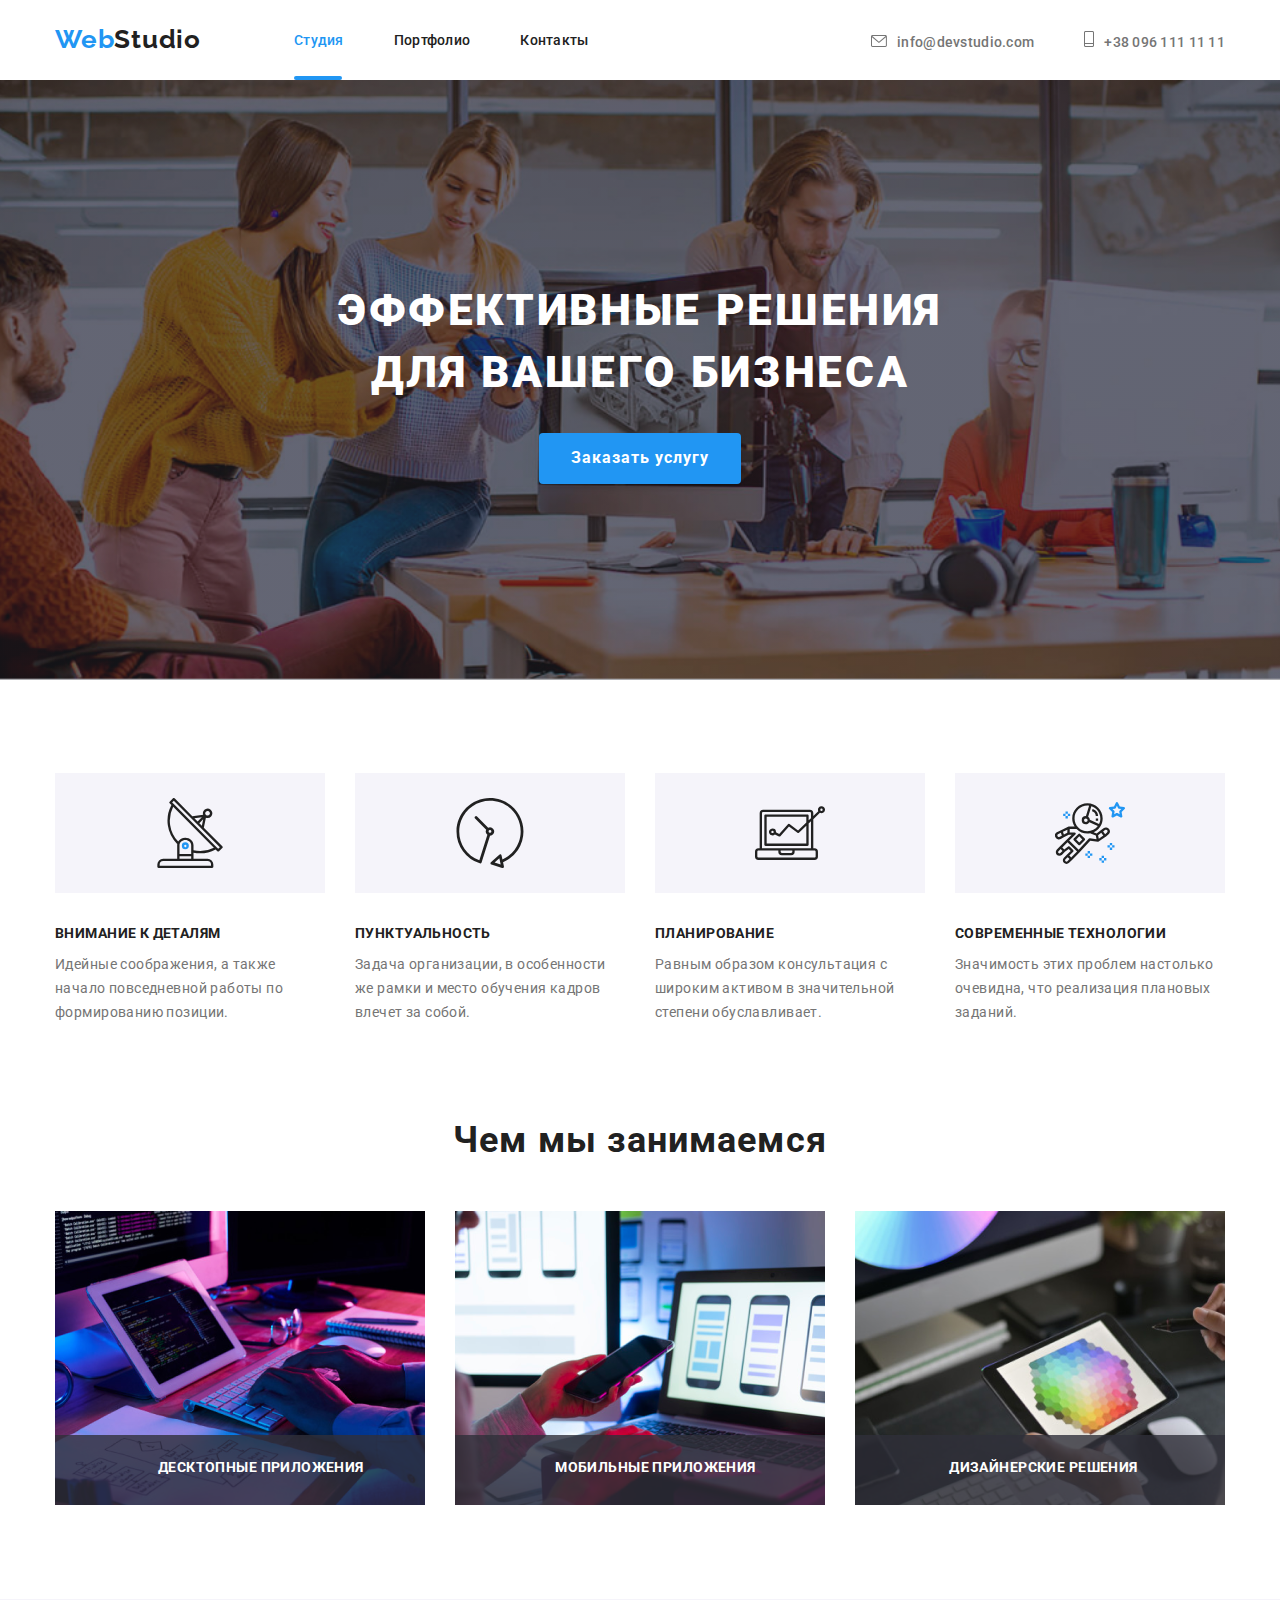
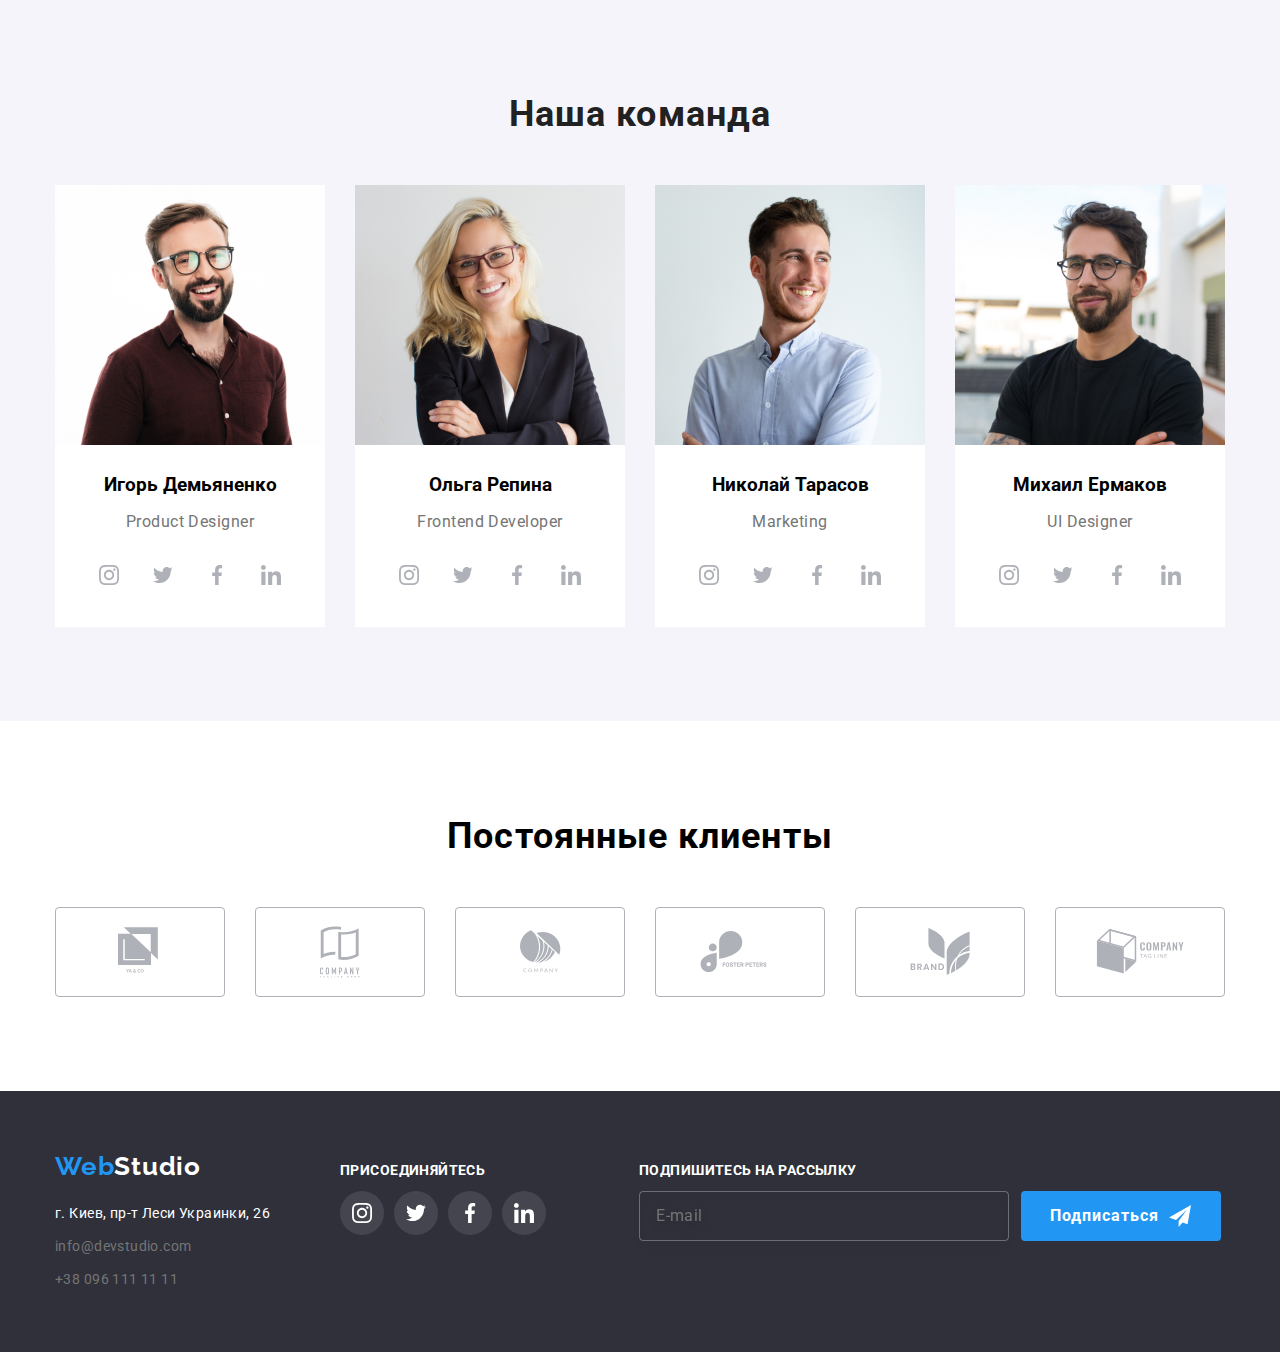
==== commit 5ac325b0: "replased mistakes ..." ====
--- a/index.html
+++ b/index.html
@@ -403,9 +403,9 @@
                    
         <div class="backdrop is-hidden" data-modal>
             <div class="modal">                
-                <button data-modal-close class="button">
-                    <svg class="data-modal-close">
-                        <use href="./images/sprite.svg#icon-button-close"></use>
+                <button data-modal-close class="button-modal">
+                    <svg class="data-modal-close" width="11px" height="11px">
+                        <use href="./images/sprite.svg#icon-VectorX"></use>
                     </svg>
                 </button>
                 
@@ -447,17 +447,15 @@
                         <div class="form-field">
                             <label for="comment" class="form-label">Комментарий
                             </label>
-                            <textarea  name="comment-area" class="comment-area" id="comment">                                
+                            <textarea name="comment-area" class="comment-area" id="comment" placeholder="Введите текст">                                
                             </textarea>                            
                         </div>
                     </div>
                     
                     <div class="form-field-check">
                         <input class="checkbox section-title-dissapired" type="checkbox" value="agree" name="policy" id="policy">
-                        <span class="icon"><img class="icon" src="./images/icon-check.png" alt="cheked">
-                        </span>
-                        <label for="policy">Соглашаюсь с рассылкой и принимаю 
-                            <a href="#" class="link">Условия договора</a> 
+                        <label class="policy" for="policy"> Соглашаюсь с рассылкой и принимаю 
+                           <a href="#" class="link-modal"> Условия договора</a> 
                         </label>
                     </div>
 
--- a/css/common.css
+++ b/css/common.css
@@ -357,8 +357,6 @@
     margin-right: 12px;
     padding-left: 16px;
 
-    color: rgba(255, 255, 255, 0.6);
-    /* padding: 16px 15px; */
 }
 
 .form-footer-sing {
@@ -367,7 +365,7 @@
 
 .button-footer-form{
     width: 200px;
-    height: 40px;
+    height: 50px;
     font-weight: bold;
     font-size: 16px;
     line-height: 1.87;
@@ -386,12 +384,13 @@
 
 
 .form-field-footer input{
-    width: 448px;
-    height: 40px;
+    width: 370px;
+    height: 50px;
     border: 1px solid rgba(255, 255, 255, 0.3);
     box-sizing: border-box;
     filter: drop-shadow(0px 4px 4px rgba(0, 0, 0, 0.15));
     border-radius: 4px;
+    background-color: color: var(--background-color-footer);
 }
 
 .icon-footer-send{
--- a/css/main.css
+++ b/css/main.css
@@ -366,9 +366,9 @@
     left: 50%;
     transform: translate(-50%, -50%);
     width: 528px;
-    min-height: 581px;
+    height: 581px;
    
-    padding: 15px;
+    padding: 40px;
 
     background: var(--background-color-header);
     box-shadow: 0px 1px 3px rgba(0, 0, 0, 0.12), 
@@ -377,7 +377,7 @@
     border-radius: 4px;
 }
 
-.data-modal-close{
+.button-modal{
     position: absolute;
     top: 8px;
     right: 8px;
@@ -387,15 +387,22 @@
     background: var(----background-color-header);
     border: 1px solid rgba(0, 0, 0, 0.1);
     box-sizing: border-box;
+    padding: 0;
     cursor: pointer;
-}
-
+    display: flex;
+    justify-content: center;
+    align-items: center;
+    fill: var(--title-text-color);
+    transition: 250ms cubic-bezier(0.4, 0, 0.2, 1);
+}
+
+.button-modal:hover,
+.button-modal:focus{
+    fill: var(--accent-color);
+}
 
 /* ================ Form===================*/
 
-/* .form{
-    padding: 40px;
-} */
 
 .form-container{
     width: 448px;
@@ -413,6 +420,8 @@
     text-align: center;
     letter-spacing: 0.03em;
     color: var(--title-text-color);
+    margin-bottom: 12px;
+    margin-top: 0;
 }
 
 
@@ -420,11 +429,11 @@
     display: flex;
     flex-direction: column;
     width: 448px;
-    height: 40px;
+    /* height: 40px; */
     /* border: 1px solid rgba(33, 33, 33, 0.2); */
     box-sizing: border-box;
     border-radius: 4px;
-    margin: 0 0 28px 0;
+    margin: 0 0 10px 0;
 
     position: relative;
 }
@@ -480,6 +489,13 @@
     flex-direction: column;
 }
 
+.comment-area:focus{
+    border: 1px solid var(--accent-color);
+    box-sizing: border-box;
+    border-radius: 4px;
+    outline: none;
+}
+
 .comment-area{
     width: 448px;
     height: 120px;  
@@ -487,6 +503,19 @@
     border: 1px solid rgba(33, 33, 33, 0.2);
     box-sizing: border-box;
     border-radius: 4px;
+    padding: 12px 16px;
+    font-size: 14px;
+    line-height: 1,33;
+    letter-spacing: 0.01em;
+
+    color: rgba(117, 117, 117, 0.5);
+}
+
+.comment-area::placeholder{
+    font-size: 14px;
+    line-height: 1,33;
+    letter-spacing: 0.01em;
+    color: rgba(117, 117, 117, 0.5);
 }
 
 .wrapper-btn{
@@ -497,11 +526,10 @@
 
 .icon-picture-moodal{
     position: absolute;
-    top: 0;
+    top: 30px;
     left: 15px;
-    transform: translateY(275%);
-    width: 12px;
-    height: 12px; 
+    width: 18px;
+    height: 18px; 
     
     transition: 250ms cubic-bezier(0.4, 0, 0.2, 1);
     }
@@ -514,14 +542,17 @@
     position: absolute;
 } */
 
-.icon{
-    display: inline-block;
+
+
+.policy:before{
+    content: "";
+    display: block;
     width: 20px;
     height: 20px;
-    /* background-color: tomato; */
     border: 2px solid black;
     border-radius: 4px;
-     
+    
+
 }
 /* 
 .cneckbox:checked + .icon{
@@ -531,12 +562,26 @@
 
 .policy{
     display: block;
-    outline: 1px solid black;
-}
-
-.checkbox:checked + .checkbox::before{
-    background-image: url("./images/icon-check.png");
-    
+    /* outline: 1px solid black; */
+    display: flex;
+    align-items: center;
+    display: flex;
+    justify-content: space-between;
+}
+
+.checkbox:checked + .policy::before{
+    background-image: url("../images/icon-check.png");
+    border: none;
+    background-repeat: no-repeat;
+    background-size: cover;
+    
+}
+
+.link-modal{
+    color: var(--accent-color);
+    font-size: 14px;
+    line-height: 1.71;
+    letter-spacing: 0.03em;
 }
 
 /* .checkbox::before{
